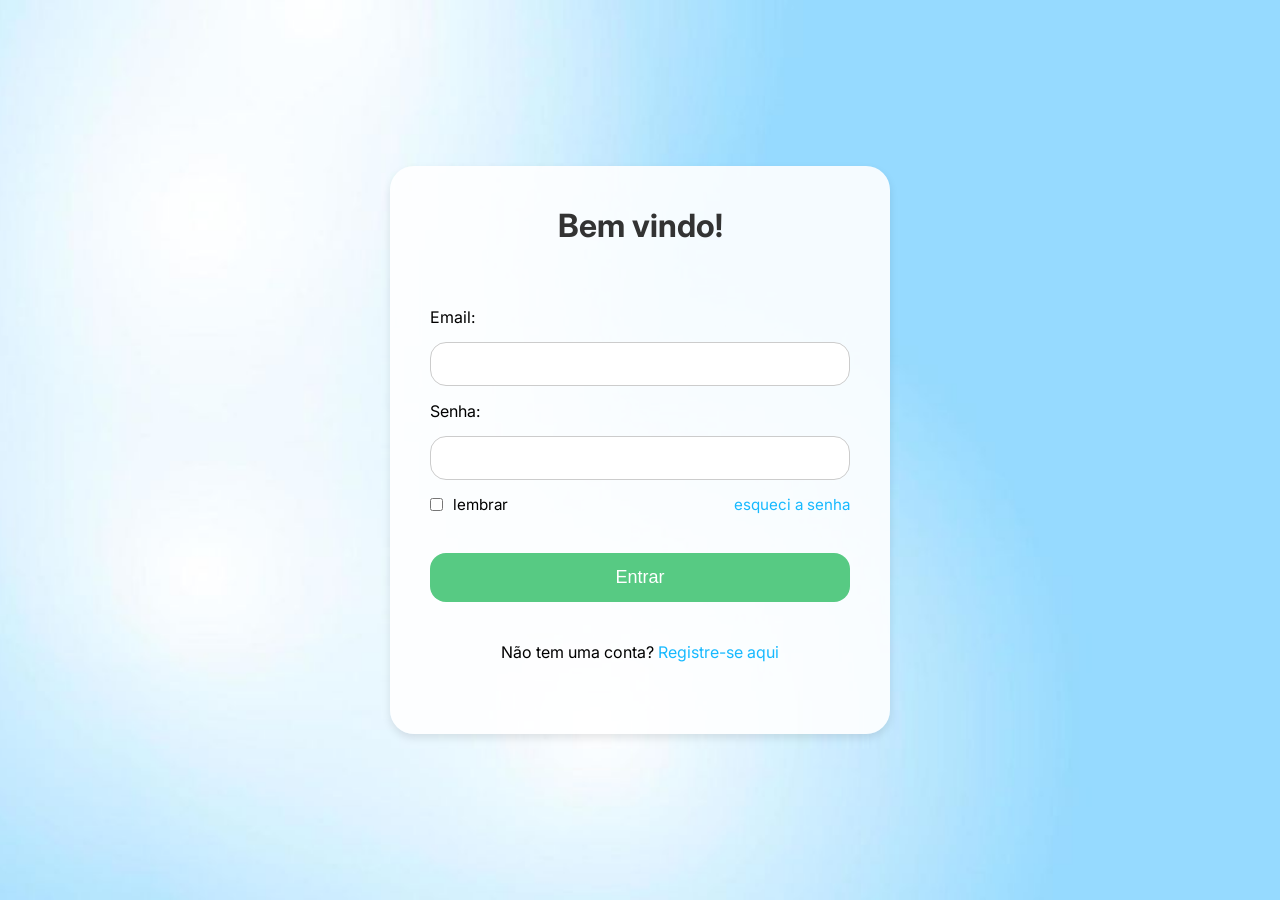
==== index.html @ 79a96a8f "login usuario" ====
<!DOCTYPE html>
<html lang="pt-br">
<head>
    <meta charset="UTF-8">
    <meta name="viewport" content="width=device-width, initial-scale=1.0">
    <link rel="stylesheet" href="/css/login.css">
    <link href="https://fonts.googleapis.com/css2?family=Inter:wght@100;300;400;500;600;700;800;900&display=swap" rel="stylesheet">

    <title>login</title>
</head>
<body>
    <div class="login-usuario">
        <h1 class="titulo">Bem vindo!</h1>
        <div class="conteudo-login">
            <form class="formulario" action="/login" method="POST">
                <label for="email">Email:</label>
                <input class="input-email" type="email" id="email" name="email" required>

                <label for="senha">Senha:</label>
                <input class="input-senha" type="password" id="senha" name="senha" required>

                <div class="dados">
                    <input class="checkbox" type="checkbox">lembrar
                    <a class="esqueci-senha" href="">esqueci a senha</a>
                </div>

                <button class="entrar" type="submit">Entrar</button>
            </form>
            <p class="registre-se">Não tem uma conta? <a href="/register">Registre-se aqui</a></p>
        </div>
    </div>
</body>
</html>
---- css/login.css ----
/* Reset básico */
* {
    margin: 0;
    padding: 0;
    box-sizing: border-box;
}

/* Variáveis */
:root {
    --cor-butao: #57CA83;
    --cor-link: #17B9FF;
}

/* Corpo */
body {
    height: 100vh;
    width: 100vw;
    font-family: 'Inter', sans-serif;
    background-image: url("/img/background_gradiente_azul.jpg");
    background-size: cover;
    background-position: center;
    background-attachment: fixed;
    display: flex;
    justify-content: center;
    align-items: center;
}

/* Card do login */
.login-usuario {
    display: flex;
    flex-direction: column;
    background-color: rgba(255, 255, 255, 0.9);
    padding: 40px;
    border-radius: 24px;
    box-shadow: 0 4px 8px rgba(0, 0, 0, 0.1);
    width: 90%;
    max-width: 500px;
}

/* Título */
.titulo {
    text-align: center;
    margin-bottom: 30px;
    color: #333;
}

/* Conteúdo */
.conteudo-login {
    display: flex;
    flex-direction: column;
    gap: 20px;
    margin: 2rem 0;
}

/* Formulário */
.formulario {
    display: flex;
    flex-direction: column;
    gap: 15px;
}

/* Inputs */
.input-email,
.input-senha {
    padding: 12px;
    border: 1px solid #ccc;
    border-radius: 16px;
    font-size: 16px;
    width: 100%;
}

/* Lembre-me + Esqueci a senha */
.dados {
    display: flex;
    /* justify-content: space-between; */
    gap: 10px;
    align-items: center;
    font-size: 0.95rem;
}

.esqueci-senha{
    margin-left: auto;
}

/* Links */
a {
    text-decoration: none;
    color: var(--cor-link);
}

/* Botão Entrar */
.entrar {
    width: 100%;
    padding: 14px;
    background-color: var(--cor-butao);
    color: white;
    border: none;
    border-radius: 16px;
    font-size: 18px;
    cursor: pointer;
    margin-top: 1.5rem;
    transition: 0.3s ease;
}

.entrar:hover {
    background-color: var(--cor-butao);
}

/* Rodapé */
.registre-se {
    margin-top: 20px;
    text-align: center;
}

/* Responsividade */
@media (max-width: 400px) {
    .login-usuario {
        padding: 25px;
    }

    .titulo {
        font-size: 1.5rem;
    }
}
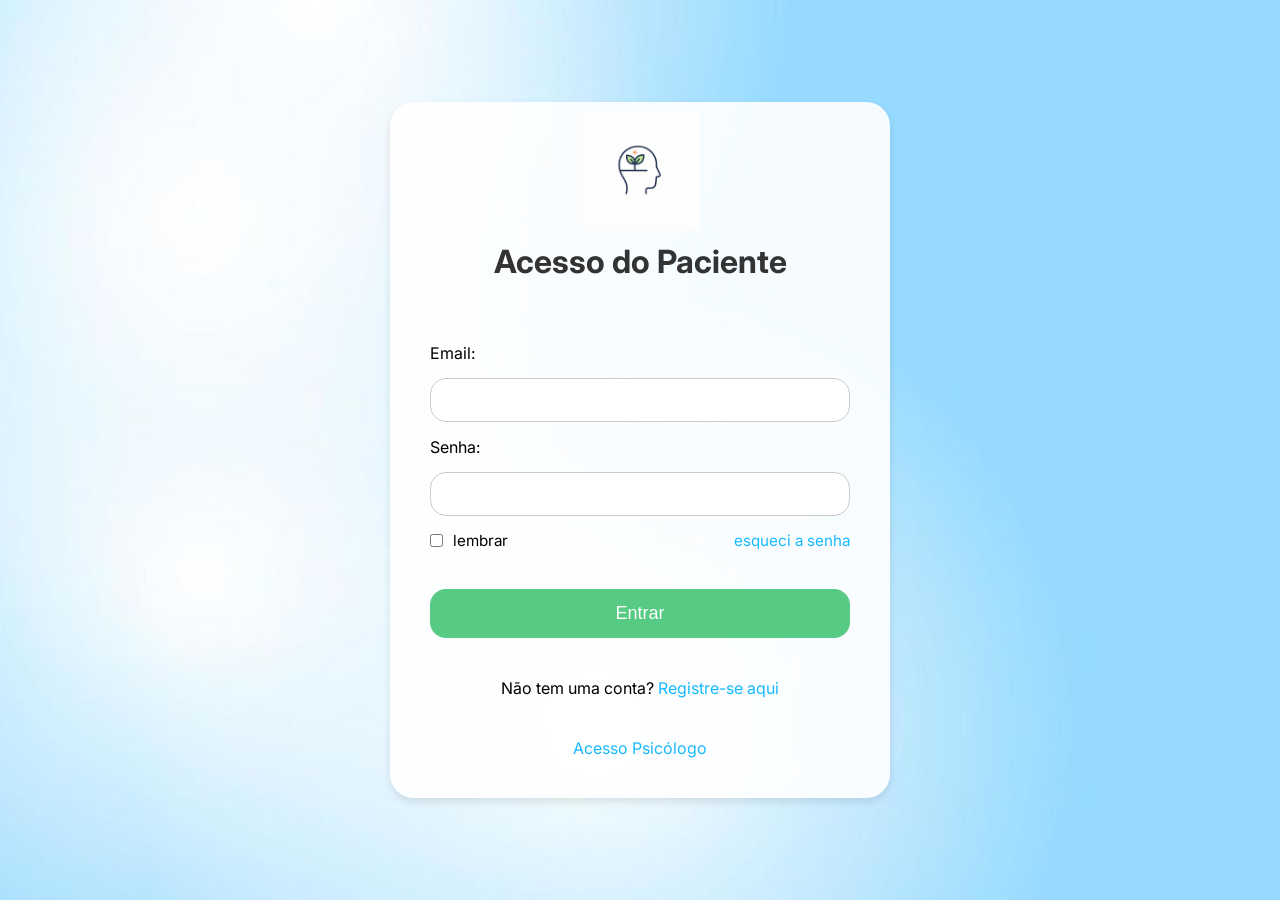
==== commit 4a7efa3d: "login piscologo" ====
--- a/index.html
+++ b/index.html
@@ -10,14 +10,20 @@
 </head>
 <body>
     <div class="login-usuario">
-        <h1 class="titulo">Bem vindo!</h1>
+        <div class="centralizar-imagem">
+            <div class="paciente">
+                <img src="/img/aluna_imagem.png" alt="paciente" class="paciente">
+            </div>
+        </div>
+        <h1 class="titulo">Acesso do Paciente</h1>
+
         <div class="conteudo-login">
             <form class="formulario" action="/login" method="POST">
                 <label for="email">Email:</label>
-                <input class="input-email" type="email" id="email" name="email" required>
+                <input class="input" type="email" id="email" name="email" required>
 
                 <label for="senha">Senha:</label>
-                <input class="input-senha" type="password" id="senha" name="senha" required>
+                <input class="input" type="password" id="senha" name="senha" required>
 
                 <div class="dados">
                     <input class="checkbox" type="checkbox">lembrar
@@ -28,6 +34,9 @@
             </form>
             <p class="registre-se">Não tem uma conta? <a href="/register">Registre-se aqui</a></p>
         </div>
+        <div class="acesso">
+            <a class="acesso-psicologo" href="/login_piscologo.html">Acesso Psicólogo</a>
+        </div>
     </div>
 </body>
 </html>
--- a/css/login.css
+++ b/css/login.css
@@ -26,7 +26,8 @@
 }
 
 /* Card do login */
-.login-usuario {
+.login-usuario,
+.login-psicologo {
     display: flex;
     flex-direction: column;
     background-color: rgba(255, 255, 255, 0.9);
@@ -42,6 +43,28 @@
     text-align: center;
     margin-bottom: 30px;
     color: #333;
+    margin-top: -1.5rem;
+}
+
+.paciente,
+.psicologo {
+    margin: 0 auto;
+    width: 120px;
+    height: 120px;
+    margin-top: -1rem;
+}
+
+.centralizar-imagem {
+    display: flex;
+    justify-content: center;
+    margin-bottom: 20px; /* opcional */
+}
+
+.acesso{
+    display: flex;
+    justify-content: center;
+    font-size: 1rem;
+    margin-top: 8px;
 }
 
 /* Conteúdo */
@@ -60,8 +83,7 @@
 }
 
 /* Inputs */
-.input-email,
-.input-senha {
+.input {
     padding: 12px;
     border: 1px solid #ccc;
     border-radius: 16px;
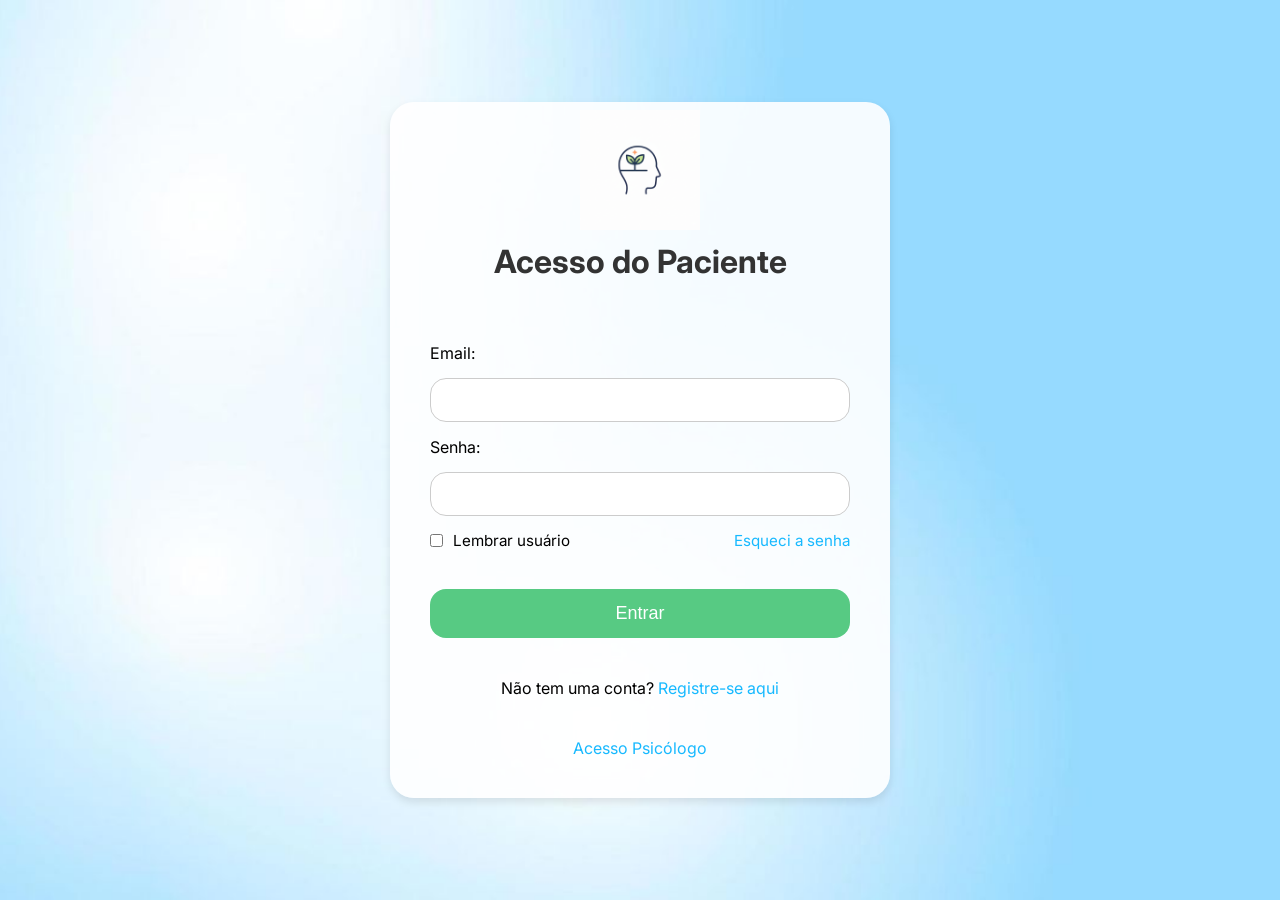
==== commit f42fd031: "Atualização Nova página de MENU reeditada e melhorada!" ====
--- a/index.html
+++ b/index.html
@@ -18,25 +18,28 @@
         <h1 class="titulo">Acesso do Paciente</h1>
 
         <div class="conteudo-login">
-            <form class="formulario" action="/login" method="POST">
+            <form onsubmit="validarPaciente(event)" class="formulario">
                 <label for="email">Email:</label>
-                <input class="input" type="email" id="email" name="email" required>
-
+                <input class="input" type="email" id="emailPaciente" name="email" required>
+            
                 <label for="senha">Senha:</label>
-                <input class="input" type="password" id="senha" name="senha" required>
-
+                <input class="input" type="password" id="senhaPaciente" name="senhaPaciente" required>
+            
                 <div class="dados">
-                    <input class="checkbox" type="checkbox">lembrar
-                    <a class="esqueci-senha" href="">esqueci a senha</a>
+                    <input class="checkbox" type="checkbox">Lembrar usuário
+                    <a class="esqueci-senha" href="">Esqueci a senha</a>
                 </div>
-
-                <button class="entrar" type="submit">Entrar</button>
+            
+                <button  class="entrar" type="submit">
+                    Entrar
+                </button>
             </form>
             <p class="registre-se">Não tem uma conta? <a href="/register">Registre-se aqui</a></p>
         </div>
         <div class="acesso">
-            <a class="acesso-psicologo" href="/login_piscologo.html">Acesso Psicólogo</a>
+            <a class="acesso-psicologo" href="login_piscologo.html">Acesso Psicólogo</a>
         </div>
     </div>
+    <script src="./js/login.js"></script>
 </body>
 </html>
